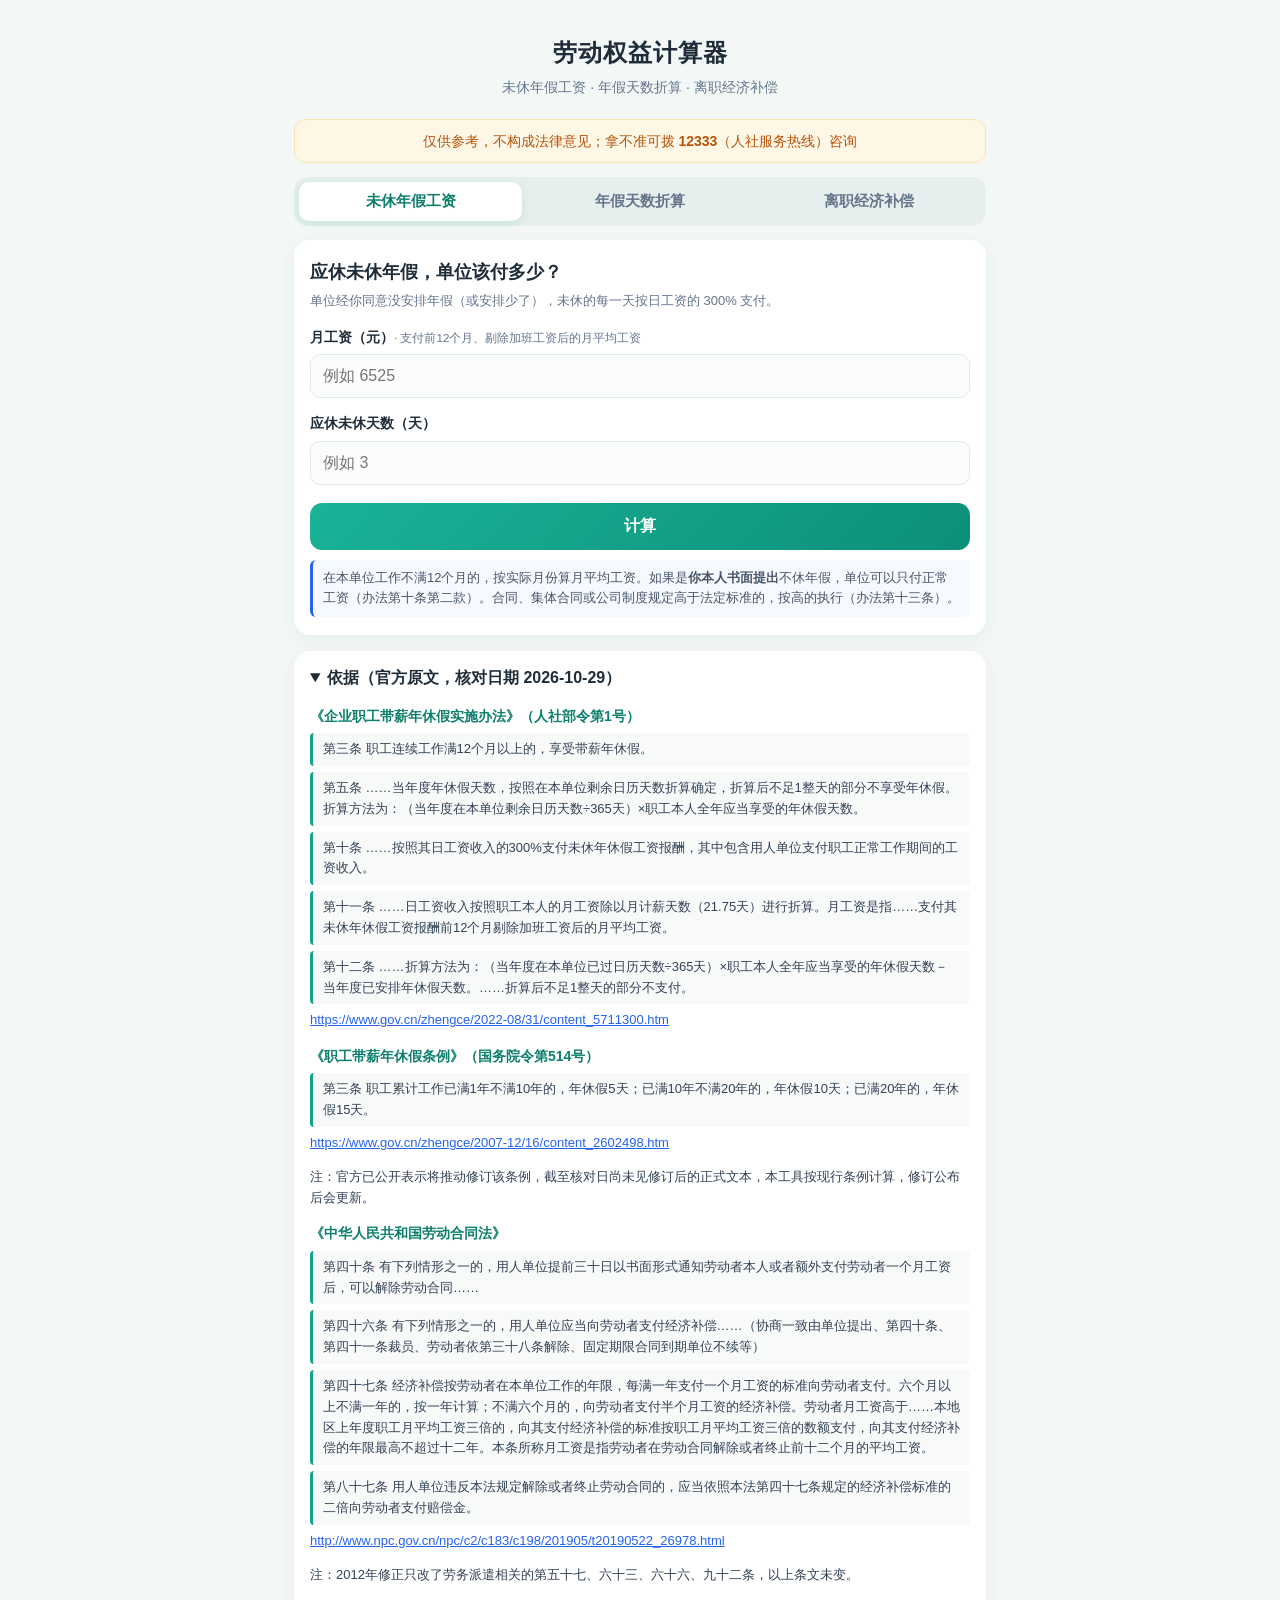
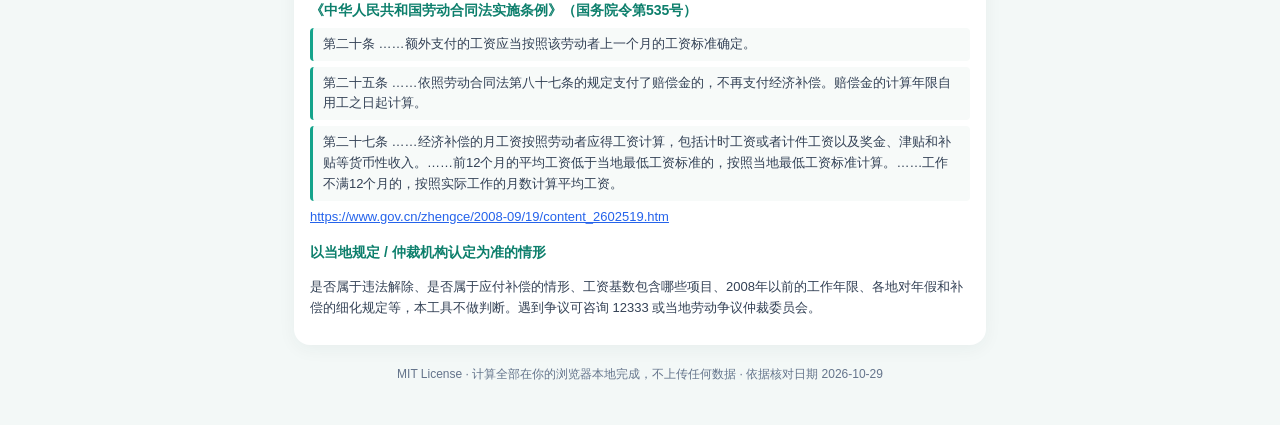
==== tools/labor-calculator/index.html @ 8f7b43cf "Add content" ====
<!DOCTYPE html>
<html lang="zh-CN">
<head>
<meta charset="UTF-8">
<meta name="viewport" content="width=device-width, initial-scale=1, viewport-fit=cover">
<title>劳动权益计算器｜年假工资 · 年假折算 · 离职补偿</title>
<meta name="description" content="未休年假工资、年休假天数折算、离职经济补偿计算，附官方原文依据。仅供参考，不构成法律意见。">
<style>
  :root{
    --bg:#f3f8f7; --card:#ffffff; --ink:#1f2d3a; --muted:#64748b; --line:#e2ebe9;
    --brand:#14a38b; --brand-d:#0d7f6c; --brand-l:#e3f6f2; --warn:#b45309; --warn-l:#fff7e6;
    --accent:#2563eb; --radius:16px;
  }
  *{box-sizing:border-box}
  html,body{margin:0;padding:0}
  body{font-family:-apple-system,BlinkMacSystemFont,"PingFang SC","Hiragino Sans GB","Microsoft YaHei","Noto Sans CJK SC",sans-serif;
    background:var(--bg);color:var(--ink);line-height:1.6;-webkit-text-size-adjust:100%}
  .wrap{max-width:720px;margin:0 auto;padding:16px 14px 40px}
  header{text-align:center;padding:18px 4px 6px}
  header h1{font-size:24px;margin:0 0 4px;letter-spacing:1px}
  header p{margin:0;color:var(--muted);font-size:14px}
  .notice{background:var(--warn-l);border:1px solid #fde3b0;color:var(--warn);border-radius:12px;
    padding:10px 14px;font-size:14px;margin:14px 0;text-align:center}
  .notice b{white-space:nowrap}
  .tabs{display:flex;gap:6px;background:#e6efed;padding:5px;border-radius:14px;position:sticky;top:6px;z-index:5}
  .tab{flex:1;border:0;background:transparent;padding:10px 4px;border-radius:10px;font-size:15px;color:var(--muted);
    cursor:pointer;font-weight:600;font-family:inherit}
  .tab.active{background:var(--card);color:var(--brand-d);box-shadow:0 2px 8px rgba(20,163,139,.15)}
  .panel{display:none;background:var(--card);border-radius:var(--radius);padding:18px 16px;margin-top:14px;
    box-shadow:0 4px 18px rgba(15,60,50,.06)}
  .panel.active{display:block}
  .panel h2{font-size:18px;margin:0 0 4px}
  .sub{color:var(--muted);font-size:13px;margin:0 0 14px}
  label{display:block;font-size:14px;font-weight:600;margin:14px 0 6px}
  label small{font-weight:400;color:var(--muted)}
  input[type=number],input[type=date]{width:100%;padding:12px;font-size:16px;border:1px solid var(--line);border-radius:10px;
    background:#fbfdfd;color:var(--ink);font-family:inherit;-webkit-appearance:none;appearance:none}
  input:focus{outline:none;border-color:var(--brand);box-shadow:0 0 0 3px var(--brand-l)}
  .row{display:flex;gap:10px}.row>div{flex:1}
  .check{display:flex;align-items:flex-start;gap:10px;font-weight:500;margin:12px 0;font-size:14px;cursor:pointer}
  .check input{width:20px;height:20px;margin-top:1px;accent-color:var(--brand);flex:none}
  .seg{display:flex;gap:6px;flex-wrap:wrap}
  .seg label{margin:0;flex:1;min-width:30%;font-weight:500}
  .seg input{display:none}
  .seg span{display:block;text-align:center;padding:9px 6px;border:1px solid var(--line);border-radius:10px;font-size:14px;cursor:pointer;background:#fbfdfd}
  .seg input:checked+span{border-color:var(--brand);background:var(--brand-l);color:var(--brand-d);font-weight:700}
  .btn{display:block;width:100%;margin-top:18px;padding:13px;border:0;border-radius:12px;background:linear-gradient(135deg,#19b398,#0d8f78);
    color:#fff;font-size:16px;font-weight:700;cursor:pointer;font-family:inherit}
  .btn:active{transform:scale(.99)}
  .result{margin-top:16px;border-radius:14px;background:var(--brand-l);padding:14px 16px;display:none}
  .result.show{display:block}
  .big{font-size:30px;font-weight:800;color:var(--brand-d);margin:2px 0 6px}
  .big small{font-size:15px;font-weight:600;margin-left:2px}
  .result .lbl{font-size:13px;color:var(--muted)}
  .kv{display:flex;justify-content:space-between;gap:10px;padding:7px 0;border-top:1px dashed #bfe6dd;font-size:14px}
  .kv b{white-space:nowrap}
  .steps{font-size:13px;color:#334155;background:#fff;border-radius:10px;padding:10px 12px;margin-top:10px}
  .steps div{margin:3px 0}
  .tip{font-size:13px;color:#475569;background:#f6f9ff;border-left:3px solid var(--accent);padding:8px 10px;border-radius:6px;margin-top:10px}
  .err{color:#b91c1c;font-size:14px;margin-top:10px;display:none}
  .err.show{display:block}
  details{background:var(--card);border-radius:var(--radius);padding:14px 16px;margin-top:16px;box-shadow:0 4px 18px rgba(15,60,50,.05)}
  summary{font-weight:700;cursor:pointer;font-size:16px}
  .basis{font-size:13px;color:#334155}
  .basis h3{font-size:14px;margin:14px 0 4px;color:var(--brand-d)}
  .basis blockquote{margin:6px 0;padding:6px 10px;background:#f7faf9;border-left:3px solid var(--brand);border-radius:4px}
  .basis a{color:var(--accent);word-break:break-all}
  footer{text-align:center;color:var(--muted);font-size:12px;margin-top:20px}
  @media (max-width:380px){.tab{font-size:13px}.big{font-size:26px}}
</style>
</head>
<body>
<div class="wrap">
  <header>
    <h1>劳动权益计算器</h1>
    <p>未休年假工资 · 年假天数折算 · 离职经济补偿</p>
  </header>

  <div class="notice">仅供参考，不构成法律意见；拿不准可拨 <b>12333</b>（人社服务热线）咨询</div>

  <nav class="tabs" role="tablist">
    <button class="tab active" data-tab="t1" role="tab">未休年假工资</button>
    <button class="tab" data-tab="t2" role="tab">年假天数折算</button>
    <button class="tab" data-tab="t3" role="tab">离职经济补偿</button>
  </nav>

  <!-- ========== 1 未休年假工资 ========== -->
  <section class="panel active" id="t1">
    <h2>应休未休年假，单位该付多少？</h2>
    <p class="sub">单位经你同意没安排年假（或安排少了），未休的每一天按日工资的 300% 支付。</p>
    <label>月工资（元）<small>· 支付前12个月、剔除加班工资后的月平均工资</small></label>
    <input type="number" id="l_wage" inputmode="decimal" min="0" placeholder="例如 6525">
    <label>应休未休天数（天）</label>
    <input type="number" id="l_days" inputmode="decimal" min="0" step="0.5" placeholder="例如 3">
    <button class="btn" id="l_btn">计算</button>
    <div class="err" id="l_err"></div>
    <div class="result" id="l_res"></div>
    <div class="tip">在本单位工作不满12个月的，按实际月份算月平均工资。如果是<b>你本人书面提出</b>不休年假，单位可以只付正常工资（办法第十条第二款）。合同、集体合同或公司制度规定高于法定标准的，按高的执行（办法第十三条）。</div>
  </section>

  <!-- ========== 2 年假天数折算 ========== -->
  <section class="panel" id="t2">
    <h2>今年我能休几天年假？</h2>
    <p class="sub">先按累计工作年限定全年天数，新入职或离职当年再按日历天数折算，不足1整天的部分不算。</p>
    <label>累计工作年限（年）<small>· 在不同单位的工作时间也算</small></label>
    <input type="number" id="a_years" inputmode="decimal" min="0" step="0.1" placeholder="例如 3">
    <label class="check"><input type="checkbox" id="a_12m" checked><span>已连续工作满 12 个月（办法第三条：满12个月以上才享受年休假）</span></label>
    <label>折算情形</label>
    <div class="seg">
      <label><input type="radio" name="a_mode" value="full" checked><span>全年在职</span></label>
      <label><input type="radio" name="a_mode" value="join"><span>今年新入职</span></label>
      <label><input type="radio" name="a_mode" value="leave"><span>今年离职</span></label>
    </div>
    <div id="a_join_box" style="display:none">
      <label>入职日期</label>
      <input type="date" id="a_join">
    </div>
    <div id="a_leave_box" style="display:none">
      <label>离职日期（劳动合同解除/终止日）</label>
      <input type="date" id="a_leave">
      <label>当年入职日期 <small>· 选填，只有今年才入职时填写</small></label>
      <input type="date" id="a_leave_join">
      <label>当年已安排休的年假天数（天）</label>
      <input type="number" id="a_used" inputmode="decimal" min="0" step="0.5" value="0">
    </div>
    <button class="btn" id="a_btn">计算</button>
    <div class="err" id="a_err"></div>
    <div class="result" id="a_res"></div>
    <div class="tip">原文折算公式统一除以 365 天，闰年也照此计算；全年在职的不再折算。“年度”指公历年度（办法第十八条）。请事假、病假达到条例第四条规定天数的，可能不享受当年年假，本工具不判断这些情形。</div>
  </section>

  <!-- ========== 3 离职经济补偿 ========== -->
  <section class="panel" id="t3">
    <h2>被辞退 / 协商离职，补偿多少？</h2>
    <p class="sub">经济补偿 = 月工资 × 补偿月数（每满1年1个月）。是否属于应当支付补偿的情形，请对照下方依据中的劳动合同法第四十六条。</p>
    <label>月平均工资（元）<small>· 解除前12个月的平均应得工资，含奖金、津贴、补贴</small></label>
    <input type="number" id="s_wage" inputmode="decimal" min="0" placeholder="例如 8000">
    <label>在本单位工作年限</label>
    <div class="row">
      <div><input type="number" id="s_y" inputmode="numeric" min="0" step="1" placeholder="年"></div>
      <div><input type="number" id="s_m" inputmode="numeric" min="0" max="11" step="1" placeholder="零几个月"></div>
    </div>
    <label>当地上年度职工月平均工资（元）<small>· 选填，用于判断3倍封顶</small></label>
    <input type="number" id="s_avg" inputmode="decimal" min="0" placeholder="去所在城市人社局官网查询">
    <label>当地最低工资标准（元/月）<small>· 选填，月平均工资低于它时按它算</small></label>
    <input type="number" id="s_min" inputmode="decimal" min="0" placeholder="可不填">
    <label class="check"><input type="checkbox" id="s_illegal"><span>单位<b>违法</b>解除/终止，我不要求继续履行（赔偿金按 2 倍，即常说的 2N）</span></label>
    <label class="check"><input type="checkbox" id="s_notice"><span>单位按第四十条解除，且<b>没有提前30天书面通知</b>（多付1个月工资，即常说的 N+1）</span></label>
    <div id="s_last_box" style="display:none">
      <label>上一个月工资（元）<small>· 代通知金按上一个月工资标准，不填则用月平均工资</small></label>
      <input type="number" id="s_last" inputmode="decimal" min="0" placeholder="可不填">
    </div>
    <button class="btn" id="s_btn">计算</button>
    <div class="err" id="s_err"></div>
    <div class="result" id="s_res"></div>
    <div class="tip">当地社平工资：在“XX市人力资源和社会保障局”官网搜索“上年度职工月平均工资”或“社平工资”，以设区的市级政府公布的口径为准。工资构成、工作年限（含2008年以前的年限、被安排换单位的年限合并）等细节存在争议时，<b>以当地规定 / 仲裁机构认定为准</b>。</div>
  </section>

  <details open>
    <summary>依据（官方原文，核对日期 2026-10-29）</summary>
    <div class="basis">
      <h3>《企业职工带薪年休假实施办法》（人社部令第1号）</h3>
      <blockquote>第三条 职工连续工作满12个月以上的，享受带薪年休假。</blockquote>
      <blockquote>第五条 ……当年度年休假天数，按照在本单位剩余日历天数折算确定，折算后不足1整天的部分不享受年休假。折算方法为：（当年度在本单位剩余日历天数÷365天）×职工本人全年应当享受的年休假天数。</blockquote>
      <blockquote>第十条 ……按照其日工资收入的300%支付未休年休假工资报酬，其中包含用人单位支付职工正常工作期间的工资收入。</blockquote>
      <blockquote>第十一条 ……日工资收入按照职工本人的月工资除以月计薪天数（21.75天）进行折算。月工资是指……支付其未休年休假工资报酬前12个月剔除加班工资后的月平均工资。</blockquote>
      <blockquote>第十二条 ……折算方法为：（当年度在本单位已过日历天数÷365天）×职工本人全年应当享受的年休假天数－当年度已安排年休假天数。……折算后不足1整天的部分不支付。</blockquote>
      <a href="https://www.gov.cn/zhengce/2022-08/31/content_5711300.htm" target="_blank" rel="noopener">https://www.gov.cn/zhengce/2022-08/31/content_5711300.htm</a>

      <h3>《职工带薪年休假条例》（国务院令第514号）</h3>
      <blockquote>第三条 职工累计工作已满1年不满10年的，年休假5天；已满10年不满20年的，年休假10天；已满20年的，年休假15天。</blockquote>
      <a href="https://www.gov.cn/zhengce/2007-12/16/content_2602498.htm" target="_blank" rel="noopener">https://www.gov.cn/zhengce/2007-12/16/content_2602498.htm</a>
      <p>注：官方已公开表示将推动修订该条例，截至核对日尚未见修订后的正式文本，本工具按现行条例计算，修订公布后会更新。</p>

      <h3>《中华人民共和国劳动合同法》</h3>
      <blockquote>第四十条 有下列情形之一的，用人单位提前三十日以书面形式通知劳动者本人或者额外支付劳动者一个月工资后，可以解除劳动合同……</blockquote>
      <blockquote>第四十六条 有下列情形之一的，用人单位应当向劳动者支付经济补偿……（协商一致由单位提出、第四十条、第四十一条裁员、劳动者依第三十八条解除、固定期限合同到期单位不续等）</blockquote>
      <blockquote>第四十七条 经济补偿按劳动者在本单位工作的年限，每满一年支付一个月工资的标准向劳动者支付。六个月以上不满一年的，按一年计算；不满六个月的，向劳动者支付半个月工资的经济补偿。劳动者月工资高于……本地区上年度职工月平均工资三倍的，向其支付经济补偿的标准按职工月平均工资三倍的数额支付，向其支付经济补偿的年限最高不超过十二年。本条所称月工资是指劳动者在劳动合同解除或者终止前十二个月的平均工资。</blockquote>
      <blockquote>第八十七条 用人单位违反本法规定解除或者终止劳动合同的，应当依照本法第四十七条规定的经济补偿标准的二倍向劳动者支付赔偿金。</blockquote>
      <a href="http://www.npc.gov.cn/npc/c2/c183/c198/201905/t20190522_26978.html" target="_blank" rel="noopener">http://www.npc.gov.cn/npc/c2/c183/c198/201905/t20190522_26978.html</a>
      <p>注：2012年修正只改了劳务派遣相关的第五十七、六十三、六十六、九十二条，以上条文未变。</p>

      <h3>《中华人民共和国劳动合同法实施条例》（国务院令第535号）</h3>
      <blockquote>第二十条 ……额外支付的工资应当按照该劳动者上一个月的工资标准确定。</blockquote>
      <blockquote>第二十五条 ……依照劳动合同法第八十七条的规定支付了赔偿金的，不再支付经济补偿。赔偿金的计算年限自用工之日起计算。</blockquote>
      <blockquote>第二十七条 ……经济补偿的月工资按照劳动者应得工资计算，包括计时工资或者计件工资以及奖金、津贴和补贴等货币性收入。……前12个月的平均工资低于当地最低工资标准的，按照当地最低工资标准计算。……工作不满12个月的，按照实际工作的月数计算平均工资。</blockquote>
      <a href="https://www.gov.cn/zhengce/2008-09/19/content_2602519.htm" target="_blank" rel="noopener">https://www.gov.cn/zhengce/2008-09/19/content_2602519.htm</a>

      <h3>以当地规定 / 仲裁机构认定为准的情形</h3>
      <p>是否属于违法解除、是否属于应付补偿的情形、工资基数包含哪些项目、2008年以前的工作年限、各地对年假和补偿的细化规定等，本工具不做判断。遇到争议可咨询 12333 或当地劳动争议仲裁委员会。</p>
    </div>
  </details>

  <footer>MIT License · 计算全部在你的浏览器本地完成，不上传任何数据 · 依据核对日期 2026-10-29</footer>
</div>

<script>
// @@CORE-START
(function (root) {
  'use strict';
  var PAY_DAYS = 21.75;

  function round2(x) { return Math.round((x + Number.EPSILON) * 100) / 100; }

  // 条例第三条：累计工作年限 -> 全年年休假天数
  function annualEntitlement(years) {
    if (!(years >= 1)) return 0;
    if (years < 10) return 5;
    if (years < 20) return 10;
    return 15;
  }

  // 办法第十条、第十一条
  function unusedLeavePay(monthlyWage, days) {
    var daily = monthlyWage / PAY_DAYS;
    return {
      daily: round2(daily),
      total: round2(daily * 3 * days),   // 300%
      normal: round2(daily * days),      // 其中正常工资部分
      extra: round2(daily * 2 * days)    // 额外应补 200%
    };
  }

  // 日期工具：'YYYY-MM-DD' -> UTC 毫秒
  function parseDate(s) {
    var m = /^(\d{4})-(\d{2})-(\d{2})$/.exec(String(s || ''));
    if (!m) return null;
    var t = Date.UTC(+m[1], +m[2] - 1, +m[3]);
    var d = new Date(t);
    if (d.getUTCMonth() !== +m[2] - 1 || d.getUTCDate() !== +m[3]) return null;
    return { t: t, y: +m[1] };
  }
  var DAY = 86400000;
  function daysInclusive(a, b) { return Math.round((b - a) / DAY) + 1; }

  // 办法第五条：新入职当年，剩余日历天数（含入职当天至12月31日）
  function joinYearLeave(annual, joinDate) {
    var d = parseDate(joinDate); if (!d) throw new Error('入职日期无效');
    var remain = daysInclusive(d.t, Date.UTC(d.y, 11, 31));
    var raw = remain / 365 * annual;
    var days = Math.min(annual, Math.floor(remain * annual / 365 + 1e-9));
    return { calendarDays: remain, raw: raw, days: days };
  }

  // 办法第十二条：离职当年，已过日历天数（含1月1日或当年入职日至离职日）
  function leaveYearLeave(annual, leaveDate, usedDays, joinDate) {
    var d = parseDate(leaveDate); if (!d) throw new Error('离职日期无效');
    var start = Date.UTC(d.y, 0, 1);
    if (joinDate) {
      var j = parseDate(joinDate); if (!j) throw new Error('入职日期无效');
      if (j.t > d.t) throw new Error('入职日期不能晚于离职日期');
      if (j.y === d.y) start = j.t;
    }
    var passed = daysInclusive(start, d.t);
    var used = usedDays || 0;
    var raw = passed / 365 * annual - used;
    var days = Math.max(0, Math.floor(passed * annual / 365 - used + 1e-9));
    days = Math.min(days, annual);
    return { calendarDays: passed, raw: raw, days: days, used: used };
  }

  // 劳动合同法第四十七条：工作年限 -> 补偿月数
  function compensationMonths(years, months) {
    var total = (years || 0) * 12 + (months || 0);
    var full = Math.floor(total / 12), rest = total - full * 12;
    if (rest >= 6) return full + 1;
    if (rest > 0) return full + 0.5;
    return full;
  }

  // 第四十六、四十七、八十七、四十条 + 实施条例第二十、二十五、二十七条
  function severance(o) {
    var wage = +o.wage || 0;
    var n = compensationMonths(+o.years || 0, +o.months || 0);
    var base = wage, usedMin = false, capped = false;
    if (o.minWage && wage < +o.minWage) { base = +o.minWage; usedMin = true; }
    var nUsed = n;
    if (o.localAvg && +o.localAvg > 0 && base > 3 * +o.localAvg) {
      base = 3 * +o.localAvg; capped = true;
      nUsed = Math.min(n, 12);
    }
    var comp = base * nUsed;
    var res = {
      months: n, monthsUsed: nUsed, base: round2(base), capped: capped, usedMin: usedMin,
      compensation: round2(comp), damages: 0, notice: 0, total: 0, illegal: !!o.illegal
    };
    if (o.illegal) {
      // 第八十七条：2倍赔偿金；实施条例第二十五条：支付赔偿金的不再支付经济补偿
      res.damages = round2(comp * 2);
      res.total = res.damages;
    } else {
      res.total = res.compensation;
      if (o.noNotice) {
        // 第四十条 + 实施条例第二十条：按上一个月工资标准
        res.notice = round2(o.lastMonth ? +o.lastMonth : wage);
        res.total = round2(res.total + res.notice);
      }
    }
    return res;
  }

  var api = { PAY_DAYS: PAY_DAYS, round2: round2, annualEntitlement: annualEntitlement,
    unusedLeavePay: unusedLeavePay, joinYearLeave: joinYearLeave, leaveYearLeave: leaveYearLeave,
    compensationMonths: compensationMonths, severance: severance, parseDate: parseDate };
  if (typeof module !== 'undefined' && module.exports) module.exports = api;
  root.LaborCalc = api;
})(typeof window !== 'undefined' ? window : globalThis);
// @@CORE-END

(function () {
  var C = window.LaborCalc;
  var $ = function (id) { return document.getElementById(id); };
  var fmt = function (x) { return Number(x).toLocaleString('zh-CN', { minimumFractionDigits: 2, maximumFractionDigits: 2 }); };
  function num(id) { var v = $(id).value; return v === '' ? NaN : Number(v); }
  function showErr(p, msg) { $(p + '_err').textContent = msg; $(p + '_err').classList.add('show'); $(p + '_res').classList.remove('show'); }
  function showRes(p, html) { $(p + '_err').classList.remove('show'); $(p + '_res').innerHTML = html; $(p + '_res').classList.add('show'); }
  function kv(k, v) { return '<div class="kv"><span>' + k + '</span><b>' + v + '</b></div>'; }

  document.querySelectorAll('.tab').forEach(function (b) {
    b.addEventListener('click', function () {
      document.querySelectorAll('.tab').forEach(function (x) { x.classList.toggle('active', x === b); });
      document.querySelectorAll('.panel').forEach(function (x) { x.classList.toggle('active', x.id === b.dataset.tab); });
    });
  });

  // 1
  $('l_btn').addEventListener('click', function () {
    var w = num('l_wage'), d = num('l_days');
    if (!(w > 0)) return showErr('l', '请填写月工资');
    if (!(d > 0)) return showErr('l', '请填写应休未休天数');
    var r = C.unusedLeavePay(w, d);
    showRes('l',
      '<div class="lbl">未休年假工资报酬合计（300%）</div><div class="big">' + fmt(r.total) + '<small>元</small></div>' +
      kv('日工资（月工资 ÷ 21.75）', fmt(r.daily) + ' 元') +
      kv('其中：正常工作期间工资（100%）', fmt(r.normal) + ' 元') +
      kv('额外应补（200%）', fmt(r.extra) + ' 元') +
      '<div class="steps"><div>日工资 = ' + fmt(w) + ' ÷ 21.75 = ' + fmt(r.daily) + '</div>' +
      '<div>合计 = 日工资 × 300% × ' + d + ' 天 = ' + fmt(r.total) + '</div>' +
      '<div>原文写明 300% 中已包含正常工资，所以如果这几天的正常工资已经照发，单位还应另付 200%，即 ' + fmt(r.extra) + ' 元。</div></div>');
  });

  // 2
  function modeVal() { return document.querySelector('input[name=a_mode]:checked').value; }
  document.querySelectorAll('input[name=a_mode]').forEach(function (r) {
    r.addEventListener('change', function () {
      $('a_join_box').style.display = modeVal() === 'join' ? 'block' : 'none';
      $('a_leave_box').style.display = modeVal() === 'leave' ? 'block' : 'none';
    });
  });
  $('a_btn').addEventListener('click', function () {
    var y = num('a_years');
    if (!(y >= 0)) return showErr('a', '请填写累计工作年限');
    if (!$('a_12m').checked) return showRes('a', '<div class="lbl">今年可休年假</div><div class="big">0<small>天</small></div><div class="steps">按办法第三条，连续工作满12个月以上才享受年休假（不同单位连续工作的时间如何认定，以当地规定 / 仲裁机构认定为准）。</div>');
    var annual = C.annualEntitlement(y);
    var head = kv('全年应享受（按累计工作年限）', annual + ' 天');
    if (annual === 0) return showRes('a', '<div class="lbl">今年可休年假</div><div class="big">0<small>天</small></div>' + head + '<div class="steps">累计工作不满1年，按条例第三条不享受年休假。</div>');
    var mode = modeVal(), r;
    try {
      if (mode === 'full') return showRes('a', '<div class="lbl">今年可休年假</div><div class="big">' + annual + '<small>天</small></div>' + head +
        '<div class="steps">累计满1年不满10年 5天；满10年不满20年 10天；满20年 15天（条例第三条）。法定节假日、休息日不计入年假。</div>');
      if (mode === 'join') {
        if (!$('a_join').value) return showErr('a', '请选择入职日期');
        r = C.joinYearLeave(annual, $('a_join').value);
        return showRes('a', '<div class="lbl">入职当年可休年假</div><div class="big">' + r.days + '<small>天</small></div>' + head +
          kv('当年在本单位剩余日历天数', r.calendarDays + ' 天') +
          '<div class="steps"><div>' + r.calendarDays + ' ÷ 365 × ' + annual + ' = ' + C.round2(r.raw) + '</div><div>不足1整天的部分不享受 → ' + r.days + ' 天（办法第五条）</div></div>');
      }
      if (!$('a_leave').value) return showErr('a', '请选择离职日期');
      var used = num('a_used'); if (!(used >= 0)) used = 0;
      r = C.leaveYearLeave(annual, $('a_leave').value, used, $('a_leave_join').value || null);
      return showRes('a', '<div class="lbl">离职时应补的未休年假</div><div class="big">' + r.days + '<small>天</small></div>' + head +
        kv('当年在本单位已过日历天数', r.calendarDays + ' 天') + kv('当年已安排休', used + ' 天') +
        '<div class="steps"><div>' + r.calendarDays + ' ÷ 365 × ' + annual + ' − ' + used + ' = ' + C.round2(r.raw) + '</div>' +
        '<div>不足1整天的部分不支付 → ' + r.days + ' 天（办法第十二条）</div>' +
        '<div>已多休的不再扣回。可把天数填到“未休年假工资”页算钱。</div></div>');
    } catch (e) { showErr('a', e.message); }
  });

  // 3
  function syncNotice() {
    var ill = $('s_illegal').checked;
    $('s_notice').disabled = ill;
    if (ill) $('s_notice').checked = false;
    $('s_last_box').style.display = $('s_notice').checked ? 'block' : 'none';
  }
  $('s_illegal').addEventListener('change', syncNotice);
  $('s_notice').addEventListener('change', syncNotice);
  $('s_btn').addEventListener('click', function () {
    var w = num('s_wage'), y = num('s_y'), m = num('s_m');
    if (!(w > 0)) return showErr('s', '请填写月平均工资');
    if (isNaN(y)) y = 0; if (isNaN(m)) m = 0;
    if (y < 0 || m < 0 || m > 11 || y % 1 || m % 1) return showErr('s', '工作年限请填整数年 + 0~11 个月');
    if (y === 0 && m === 0) return showErr('s', '请填写在本单位的工作年限');
    var r = C.severance({ wage: w, years: y, months: m, localAvg: num('s_avg') || 0, minWage: num('s_min') || 0,
      illegal: $('s_illegal').checked, noNotice: $('s_notice').checked, lastMonth: num('s_last') || 0 });
    var h = '<div class="lbl">' + (r.illegal ? '违法解除赔偿金（2N）' : (r.notice ? '经济补偿 + 代通知金（N+1）' : '经济补偿（N）')) + '</div>' +
      '<div class="big">' + fmt(r.total) + '<small>元</small></div>' +
      kv('补偿月数 N', r.months + (r.monthsUsed !== r.months ? ' → 封顶 ' + r.monthsUsed : '') + ' 个月') +
      kv('计算基数', fmt(r.base) + ' 元/月' + (r.capped ? '（社平3倍封顶）' : r.usedMin ? '（按最低工资）' : ''));
    if (r.illegal) h += kv('经济补偿标准 × 2', fmt(r.compensation) + ' × 2');
    if (r.notice) h += kv('经济补偿', fmt(r.compensation) + ' 元') + kv('代通知金（1个月工资）', fmt(r.notice) + ' 元');
    var st = '<div>N：每满1年算1个月；零头满6个月算1年，不满6个月算半个月（第四十七条）。</div>';
    if (r.capped) st += '<div>月工资高于当地社平3倍：基数按3倍，年限最多算12年（第四十七条第二款）。</div>';
    else if (!(num('s_avg') > 0)) st += '<div>没填当地社平工资，未做3倍封顶判断；月薪较高的请补填。</div>';
    if (r.illegal) st += '<div>违法解除按经济补偿标准的2倍支付赔偿金，付了赔偿金就不再另付经济补偿，年限从用工之日起算（第八十七条、实施条例第二十五条）。是否构成违法解除，以仲裁机构 / 法院认定为准。</div>';
    if (r.notice) st += '<div>代通知金只适用于第四十条的三种情形，按上一个月工资标准（实施条例第二十条）。</div>';
    showRes('s', h + '<div class="steps">' + st + '</div>');
  });
})();
</script>
</body>
</html>
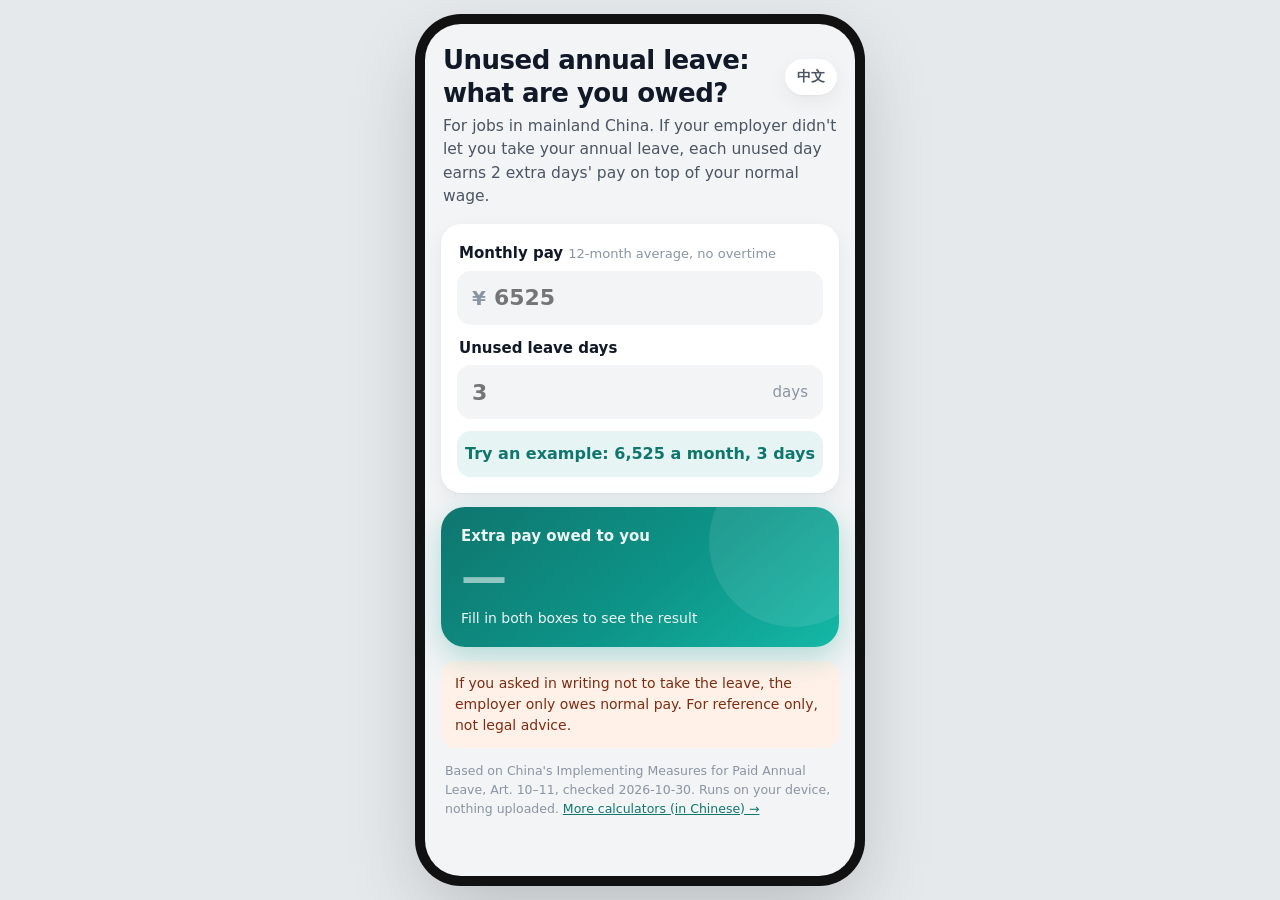
==== commit b9d9f4e7: "simplify calculators" ====
--- a/tools/labor-calculator/index.html
+++ b/tools/labor-calculator/index.html
@@ -3,409 +3,61 @@
 <head>
 <meta charset="UTF-8">
 <meta name="viewport" content="width=device-width, initial-scale=1, viewport-fit=cover">
-<title>劳动权益计算器｜年假工资 · 年假折算 · 离职补偿</title>
-<meta name="description" content="未休年假工资、年休假天数折算、离职经济补偿计算，附官方原文依据。仅供参考，不构成法律意见。">
-<style>
-  :root{
-    --bg:#f3f8f7; --card:#ffffff; --ink:#1f2d3a; --muted:#64748b; --line:#e2ebe9;
-    --brand:#14a38b; --brand-d:#0d7f6c; --brand-l:#e3f6f2; --warn:#b45309; --warn-l:#fff7e6;
-    --accent:#2563eb; --radius:16px;
-  }
-  *{box-sizing:border-box}
-  html,body{margin:0;padding:0}
-  body{font-family:-apple-system,BlinkMacSystemFont,"PingFang SC","Hiragino Sans GB","Microsoft YaHei","Noto Sans CJK SC",sans-serif;
-    background:var(--bg);color:var(--ink);line-height:1.6;-webkit-text-size-adjust:100%}
-  .wrap{max-width:720px;margin:0 auto;padding:16px 14px 40px}
-  header{text-align:center;padding:18px 4px 6px}
-  header h1{font-size:24px;margin:0 0 4px;letter-spacing:1px}
-  header p{margin:0;color:var(--muted);font-size:14px}
-  .notice{background:var(--warn-l);border:1px solid #fde3b0;color:var(--warn);border-radius:12px;
-    padding:10px 14px;font-size:14px;margin:14px 0;text-align:center}
-  .notice b{white-space:nowrap}
-  .tabs{display:flex;gap:6px;background:#e6efed;padding:5px;border-radius:14px;position:sticky;top:6px;z-index:5}
-  .tab{flex:1;border:0;background:transparent;padding:10px 4px;border-radius:10px;font-size:15px;color:var(--muted);
-    cursor:pointer;font-weight:600;font-family:inherit}
-  .tab.active{background:var(--card);color:var(--brand-d);box-shadow:0 2px 8px rgba(20,163,139,.15)}
-  .panel{display:none;background:var(--card);border-radius:var(--radius);padding:18px 16px;margin-top:14px;
-    box-shadow:0 4px 18px rgba(15,60,50,.06)}
-  .panel.active{display:block}
-  .panel h2{font-size:18px;margin:0 0 4px}
-  .sub{color:var(--muted);font-size:13px;margin:0 0 14px}
-  label{display:block;font-size:14px;font-weight:600;margin:14px 0 6px}
-  label small{font-weight:400;color:var(--muted)}
-  input[type=number],input[type=date]{width:100%;padding:12px;font-size:16px;border:1px solid var(--line);border-radius:10px;
-    background:#fbfdfd;color:var(--ink);font-family:inherit;-webkit-appearance:none;appearance:none}
-  input:focus{outline:none;border-color:var(--brand);box-shadow:0 0 0 3px var(--brand-l)}
-  .row{display:flex;gap:10px}.row>div{flex:1}
-  .check{display:flex;align-items:flex-start;gap:10px;font-weight:500;margin:12px 0;font-size:14px;cursor:pointer}
-  .check input{width:20px;height:20px;margin-top:1px;accent-color:var(--brand);flex:none}
-  .seg{display:flex;gap:6px;flex-wrap:wrap}
-  .seg label{margin:0;flex:1;min-width:30%;font-weight:500}
-  .seg input{display:none}
-  .seg span{display:block;text-align:center;padding:9px 6px;border:1px solid var(--line);border-radius:10px;font-size:14px;cursor:pointer;background:#fbfdfd}
-  .seg input:checked+span{border-color:var(--brand);background:var(--brand-l);color:var(--brand-d);font-weight:700}
-  .btn{display:block;width:100%;margin-top:18px;padding:13px;border:0;border-radius:12px;background:linear-gradient(135deg,#19b398,#0d8f78);
-    color:#fff;font-size:16px;font-weight:700;cursor:pointer;font-family:inherit}
-  .btn:active{transform:scale(.99)}
-  .result{margin-top:16px;border-radius:14px;background:var(--brand-l);padding:14px 16px;display:none}
-  .result.show{display:block}
-  .big{font-size:30px;font-weight:800;color:var(--brand-d);margin:2px 0 6px}
-  .big small{font-size:15px;font-weight:600;margin-left:2px}
-  .result .lbl{font-size:13px;color:var(--muted)}
-  .kv{display:flex;justify-content:space-between;gap:10px;padding:7px 0;border-top:1px dashed #bfe6dd;font-size:14px}
-  .kv b{white-space:nowrap}
-  .steps{font-size:13px;color:#334155;background:#fff;border-radius:10px;padding:10px 12px;margin-top:10px}
-  .steps div{margin:3px 0}
-  .tip{font-size:13px;color:#475569;background:#f6f9ff;border-left:3px solid var(--accent);padding:8px 10px;border-radius:6px;margin-top:10px}
-  .err{color:#b91c1c;font-size:14px;margin-top:10px;display:none}
-  .err.show{display:block}
-  details{background:var(--card);border-radius:var(--radius);padding:14px 16px;margin-top:16px;box-shadow:0 4px 18px rgba(15,60,50,.05)}
-  summary{font-weight:700;cursor:pointer;font-size:16px}
-  .basis{font-size:13px;color:#334155}
-  .basis h3{font-size:14px;margin:14px 0 4px;color:var(--brand-d)}
-  .basis blockquote{margin:6px 0;padding:6px 10px;background:#f7faf9;border-left:3px solid var(--brand);border-radius:4px}
-  .basis a{color:var(--accent);word-break:break-all}
-  footer{text-align:center;color:var(--muted);font-size:12px;margin-top:20px}
-  @media (max-width:380px){.tab{font-size:13px}.big{font-size:26px}}
-</style>
+<title>没休的年假能补多少钱 · 年假工资计算器</title>
+<meta name="description" content="单位没安排你休年假，每没休 1 天，除了正常工资还要再多给 2 天工资。填月工资和天数，马上算出来。仅供参考，不构成法律意见。">
+<meta name="theme-color" content="#F2F4F5">
+<link rel="stylesheet" href="style.css">
 </head>
 <body>
-<div class="wrap">
-  <header>
-    <h1>劳动权益计算器</h1>
-    <p>未休年假工资 · 年假天数折算 · 离职经济补偿</p>
-  </header>
-
-  <div class="notice">仅供参考，不构成法律意见；拿不准可拨 <b>12333</b>（人社服务热线）咨询</div>
-
-  <nav class="tabs" role="tablist">
-    <button class="tab active" data-tab="t1" role="tab">未休年假工资</button>
-    <button class="tab" data-tab="t2" role="tab">年假天数折算</button>
-    <button class="tab" data-tab="t3" role="tab">离职经济补偿</button>
-  </nav>
-
-  <!-- ========== 1 未休年假工资 ========== -->
-  <section class="panel active" id="t1">
-    <h2>应休未休年假，单位该付多少？</h2>
-    <p class="sub">单位经你同意没安排年假（或安排少了），未休的每一天按日工资的 300% 支付。</p>
-    <label>月工资（元）<small>· 支付前12个月、剔除加班工资后的月平均工资</small></label>
-    <input type="number" id="l_wage" inputmode="decimal" min="0" placeholder="例如 6525">
-    <label>应休未休天数（天）</label>
-    <input type="number" id="l_days" inputmode="decimal" min="0" step="0.5" placeholder="例如 3">
-    <button class="btn" id="l_btn">计算</button>
-    <div class="err" id="l_err"></div>
-    <div class="result" id="l_res"></div>
-    <div class="tip">在本单位工作不满12个月的，按实际月份算月平均工资。如果是<b>你本人书面提出</b>不休年假，单位可以只付正常工资（办法第十条第二款）。合同、集体合同或公司制度规定高于法定标准的，按高的执行（办法第十三条）。</div>
+<main class="shell">
+  <div class="top"><h1 data-t="h1"></h1><button class="lang" id="lang" type="button"></button></div>
+  <p class="lead" data-t="lead"></p>
+  <div class="card">
+    <label class="fl" for="wage"><span data-t="wageL"></span> <small data-t="wageS"></small></label>
+    <div class="money"><span data-t="cur"></span><input id="wage" type="number" inputmode="decimal" min="0" placeholder="6525"></div>
+    <label class="fl" for="days" data-t="daysL"></label>
+    <div class="money"><input id="days" type="number" inputmode="decimal" min="0" step="0.5" placeholder="3" style="padding-left:0"><em data-t="dayU"></em></div>
+    <div class="err" id="err"></div>
+    <button class="ex" id="ex" type="button" data-t="ex"></button>
+  </div>
+  <section class="hero idle" id="hero" aria-live="polite">
+    <div class="lbl" data-t="resL"></div>
+    <div class="big" id="big">—</div>
+    <div class="small" id="how" data-t="resIdle"></div>
   </section>
-
-  <!-- ========== 2 年假天数折算 ========== -->
-  <section class="panel" id="t2">
-    <h2>今年我能休几天年假？</h2>
-    <p class="sub">先按累计工作年限定全年天数，新入职或离职当年再按日历天数折算，不足1整天的部分不算。</p>
-    <label>累计工作年限（年）<small>· 在不同单位的工作时间也算</small></label>
-    <input type="number" id="a_years" inputmode="decimal" min="0" step="0.1" placeholder="例如 3">
-    <label class="check"><input type="checkbox" id="a_12m" checked><span>已连续工作满 12 个月（办法第三条：满12个月以上才享受年休假）</span></label>
-    <label>折算情形</label>
-    <div class="seg">
-      <label><input type="radio" name="a_mode" value="full" checked><span>全年在职</span></label>
-      <label><input type="radio" name="a_mode" value="join"><span>今年新入职</span></label>
-      <label><input type="radio" name="a_mode" value="leave"><span>今年离职</span></label>
-    </div>
-    <div id="a_join_box" style="display:none">
-      <label>入职日期</label>
-      <input type="date" id="a_join">
-    </div>
-    <div id="a_leave_box" style="display:none">
-      <label>离职日期（劳动合同解除/终止日）</label>
-      <input type="date" id="a_leave">
-      <label>当年入职日期 <small>· 选填，只有今年才入职时填写</small></label>
-      <input type="date" id="a_leave_join">
-      <label>当年已安排休的年假天数（天）</label>
-      <input type="number" id="a_used" inputmode="decimal" min="0" step="0.5" value="0">
-    </div>
-    <button class="btn" id="a_btn">计算</button>
-    <div class="err" id="a_err"></div>
-    <div class="result" id="a_res"></div>
-    <div class="tip">原文折算公式统一除以 365 天，闰年也照此计算；全年在职的不再折算。“年度”指公历年度（办法第十八条）。请事假、病假达到条例第四条规定天数的，可能不享受当年年假，本工具不判断这些情形。</div>
-  </section>
-
-  <!-- ========== 3 离职经济补偿 ========== -->
-  <section class="panel" id="t3">
-    <h2>被辞退 / 协商离职，补偿多少？</h2>
-    <p class="sub">经济补偿 = 月工资 × 补偿月数（每满1年1个月）。是否属于应当支付补偿的情形，请对照下方依据中的劳动合同法第四十六条。</p>
-    <label>月平均工资（元）<small>· 解除前12个月的平均应得工资，含奖金、津贴、补贴</small></label>
-    <input type="number" id="s_wage" inputmode="decimal" min="0" placeholder="例如 8000">
-    <label>在本单位工作年限</label>
-    <div class="row">
-      <div><input type="number" id="s_y" inputmode="numeric" min="0" step="1" placeholder="年"></div>
-      <div><input type="number" id="s_m" inputmode="numeric" min="0" max="11" step="1" placeholder="零几个月"></div>
-    </div>
-    <label>当地上年度职工月平均工资（元）<small>· 选填，用于判断3倍封顶</small></label>
-    <input type="number" id="s_avg" inputmode="decimal" min="0" placeholder="去所在城市人社局官网查询">
-    <label>当地最低工资标准（元/月）<small>· 选填，月平均工资低于它时按它算</small></label>
-    <input type="number" id="s_min" inputmode="decimal" min="0" placeholder="可不填">
-    <label class="check"><input type="checkbox" id="s_illegal"><span>单位<b>违法</b>解除/终止，我不要求继续履行（赔偿金按 2 倍，即常说的 2N）</span></label>
-    <label class="check"><input type="checkbox" id="s_notice"><span>单位按第四十条解除，且<b>没有提前30天书面通知</b>（多付1个月工资，即常说的 N+1）</span></label>
-    <div id="s_last_box" style="display:none">
-      <label>上一个月工资（元）<small>· 代通知金按上一个月工资标准，不填则用月平均工资</small></label>
-      <input type="number" id="s_last" inputmode="decimal" min="0" placeholder="可不填">
-    </div>
-    <button class="btn" id="s_btn">计算</button>
-    <div class="err" id="s_err"></div>
-    <div class="result" id="s_res"></div>
-    <div class="tip">当地社平工资：在“XX市人力资源和社会保障局”官网搜索“上年度职工月平均工资”或“社平工资”，以设区的市级政府公布的口径为准。工资构成、工作年限（含2008年以前的年限、被安排换单位的年限合并）等细节存在争议时，<b>以当地规定 / 仲裁机构认定为准</b>。</div>
-  </section>
-
-  <details open>
-    <summary>依据（官方原文，核对日期 2026-10-29）</summary>
-    <div class="basis">
-      <h3>《企业职工带薪年休假实施办法》（人社部令第1号）</h3>
-      <blockquote>第三条 职工连续工作满12个月以上的，享受带薪年休假。</blockquote>
-      <blockquote>第五条 ……当年度年休假天数，按照在本单位剩余日历天数折算确定，折算后不足1整天的部分不享受年休假。折算方法为：（当年度在本单位剩余日历天数÷365天）×职工本人全年应当享受的年休假天数。</blockquote>
-      <blockquote>第十条 ……按照其日工资收入的300%支付未休年休假工资报酬，其中包含用人单位支付职工正常工作期间的工资收入。</blockquote>
-      <blockquote>第十一条 ……日工资收入按照职工本人的月工资除以月计薪天数（21.75天）进行折算。月工资是指……支付其未休年休假工资报酬前12个月剔除加班工资后的月平均工资。</blockquote>
-      <blockquote>第十二条 ……折算方法为：（当年度在本单位已过日历天数÷365天）×职工本人全年应当享受的年休假天数－当年度已安排年休假天数。……折算后不足1整天的部分不支付。</blockquote>
-      <a href="https://www.gov.cn/zhengce/2022-08/31/content_5711300.htm" target="_blank" rel="noopener">https://www.gov.cn/zhengce/2022-08/31/content_5711300.htm</a>
-
-      <h3>《职工带薪年休假条例》（国务院令第514号）</h3>
-      <blockquote>第三条 职工累计工作已满1年不满10年的，年休假5天；已满10年不满20年的，年休假10天；已满20年的，年休假15天。</blockquote>
-      <a href="https://www.gov.cn/zhengce/2007-12/16/content_2602498.htm" target="_blank" rel="noopener">https://www.gov.cn/zhengce/2007-12/16/content_2602498.htm</a>
-      <p>注：官方已公开表示将推动修订该条例，截至核对日尚未见修订后的正式文本，本工具按现行条例计算，修订公布后会更新。</p>
-
-      <h3>《中华人民共和国劳动合同法》</h3>
-      <blockquote>第四十条 有下列情形之一的，用人单位提前三十日以书面形式通知劳动者本人或者额外支付劳动者一个月工资后，可以解除劳动合同……</blockquote>
-      <blockquote>第四十六条 有下列情形之一的，用人单位应当向劳动者支付经济补偿……（协商一致由单位提出、第四十条、第四十一条裁员、劳动者依第三十八条解除、固定期限合同到期单位不续等）</blockquote>
-      <blockquote>第四十七条 经济补偿按劳动者在本单位工作的年限，每满一年支付一个月工资的标准向劳动者支付。六个月以上不满一年的，按一年计算；不满六个月的，向劳动者支付半个月工资的经济补偿。劳动者月工资高于……本地区上年度职工月平均工资三倍的，向其支付经济补偿的标准按职工月平均工资三倍的数额支付，向其支付经济补偿的年限最高不超过十二年。本条所称月工资是指劳动者在劳动合同解除或者终止前十二个月的平均工资。</blockquote>
-      <blockquote>第八十七条 用人单位违反本法规定解除或者终止劳动合同的，应当依照本法第四十七条规定的经济补偿标准的二倍向劳动者支付赔偿金。</blockquote>
-      <a href="http://www.npc.gov.cn/npc/c2/c183/c198/201905/t20190522_26978.html" target="_blank" rel="noopener">http://www.npc.gov.cn/npc/c2/c183/c198/201905/t20190522_26978.html</a>
-      <p>注：2012年修正只改了劳务派遣相关的第五十七、六十三、六十六、九十二条，以上条文未变。</p>
-
-      <h3>《中华人民共和国劳动合同法实施条例》（国务院令第535号）</h3>
-      <blockquote>第二十条 ……额外支付的工资应当按照该劳动者上一个月的工资标准确定。</blockquote>
-      <blockquote>第二十五条 ……依照劳动合同法第八十七条的规定支付了赔偿金的，不再支付经济补偿。赔偿金的计算年限自用工之日起计算。</blockquote>
-      <blockquote>第二十七条 ……经济补偿的月工资按照劳动者应得工资计算，包括计时工资或者计件工资以及奖金、津贴和补贴等货币性收入。……前12个月的平均工资低于当地最低工资标准的，按照当地最低工资标准计算。……工作不满12个月的，按照实际工作的月数计算平均工资。</blockquote>
-      <a href="https://www.gov.cn/zhengce/2008-09/19/content_2602519.htm" target="_blank" rel="noopener">https://www.gov.cn/zhengce/2008-09/19/content_2602519.htm</a>
-
-      <h3>以当地规定 / 仲裁机构认定为准的情形</h3>
-      <p>是否属于违法解除、是否属于应付补偿的情形、工资基数包含哪些项目、2008年以前的工作年限、各地对年假和补偿的细化规定等，本工具不做判断。遇到争议可咨询 12333 或当地劳动争议仲裁委员会。</p>
-    </div>
-  </details>
-
-  <footer>MIT License · 计算全部在你的浏览器本地完成，不上传任何数据 · 依据核对日期 2026-10-29</footer>
-</div>
-
+  <div class="note" data-t="note"></div>
+  <p class="foot"><span data-t="foot"></span> <a href="full.html" data-t="more"></a></p>
+</main>
+<script src="core.js"></script>
 <script>
-// @@CORE-START
-(function (root) {
-  'use strict';
-  var PAY_DAYS = 21.75;
-
-  function round2(x) { return Math.round((x + Number.EPSILON) * 100) / 100; }
-
-  // 条例第三条：累计工作年限 -> 全年年休假天数
-  function annualEntitlement(years) {
-    if (!(years >= 1)) return 0;
-    if (years < 10) return 5;
-    if (years < 20) return 10;
-    return 15;
-  }
-
-  // 办法第十条、第十一条
-  function unusedLeavePay(monthlyWage, days) {
-    var daily = monthlyWage / PAY_DAYS;
-    return {
-      daily: round2(daily),
-      total: round2(daily * 3 * days),   // 300%
-      normal: round2(daily * days),      // 其中正常工资部分
-      extra: round2(daily * 2 * days)    // 额外应补 200%
-    };
-  }
-
-  // 日期工具：'YYYY-MM-DD' -> UTC 毫秒
-  function parseDate(s) {
-    var m = /^(\d{4})-(\d{2})-(\d{2})$/.exec(String(s || ''));
-    if (!m) return null;
-    var t = Date.UTC(+m[1], +m[2] - 1, +m[3]);
-    var d = new Date(t);
-    if (d.getUTCMonth() !== +m[2] - 1 || d.getUTCDate() !== +m[3]) return null;
-    return { t: t, y: +m[1] };
-  }
-  var DAY = 86400000;
-  function daysInclusive(a, b) { return Math.round((b - a) / DAY) + 1; }
-
-  // 办法第五条：新入职当年，剩余日历天数（含入职当天至12月31日）
-  function joinYearLeave(annual, joinDate) {
-    var d = parseDate(joinDate); if (!d) throw new Error('入职日期无效');
-    var remain = daysInclusive(d.t, Date.UTC(d.y, 11, 31));
-    var raw = remain / 365 * annual;
-    var days = Math.min(annual, Math.floor(remain * annual / 365 + 1e-9));
-    return { calendarDays: remain, raw: raw, days: days };
-  }
-
-  // 办法第十二条：离职当年，已过日历天数（含1月1日或当年入职日至离职日）
-  function leaveYearLeave(annual, leaveDate, usedDays, joinDate) {
-    var d = parseDate(leaveDate); if (!d) throw new Error('离职日期无效');
-    var start = Date.UTC(d.y, 0, 1);
-    if (joinDate) {
-      var j = parseDate(joinDate); if (!j) throw new Error('入职日期无效');
-      if (j.t > d.t) throw new Error('入职日期不能晚于离职日期');
-      if (j.y === d.y) start = j.t;
-    }
-    var passed = daysInclusive(start, d.t);
-    var used = usedDays || 0;
-    var raw = passed / 365 * annual - used;
-    var days = Math.max(0, Math.floor(passed * annual / 365 - used + 1e-9));
-    days = Math.min(days, annual);
-    return { calendarDays: passed, raw: raw, days: days, used: used };
-  }
-
-  // 劳动合同法第四十七条：工作年限 -> 补偿月数
-  function compensationMonths(years, months) {
-    var total = (years || 0) * 12 + (months || 0);
-    var full = Math.floor(total / 12), rest = total - full * 12;
-    if (rest >= 6) return full + 1;
-    if (rest > 0) return full + 0.5;
-    return full;
-  }
-
-  // 第四十六、四十七、八十七、四十条 + 实施条例第二十、二十五、二十七条
-  function severance(o) {
-    var wage = +o.wage || 0;
-    var n = compensationMonths(+o.years || 0, +o.months || 0);
-    var base = wage, usedMin = false, capped = false;
-    if (o.minWage && wage < +o.minWage) { base = +o.minWage; usedMin = true; }
-    var nUsed = n;
-    if (o.localAvg && +o.localAvg > 0 && base > 3 * +o.localAvg) {
-      base = 3 * +o.localAvg; capped = true;
-      nUsed = Math.min(n, 12);
-    }
-    var comp = base * nUsed;
-    var res = {
-      months: n, monthsUsed: nUsed, base: round2(base), capped: capped, usedMin: usedMin,
-      compensation: round2(comp), damages: 0, notice: 0, total: 0, illegal: !!o.illegal
-    };
-    if (o.illegal) {
-      // 第八十七条：2倍赔偿金；实施条例第二十五条：支付赔偿金的不再支付经济补偿
-      res.damages = round2(comp * 2);
-      res.total = res.damages;
-    } else {
-      res.total = res.compensation;
-      if (o.noNotice) {
-        // 第四十条 + 实施条例第二十条：按上一个月工资标准
-        res.notice = round2(o.lastMonth ? +o.lastMonth : wage);
-        res.total = round2(res.total + res.notice);
-      }
-    }
-    return res;
-  }
-
-  var api = { PAY_DAYS: PAY_DAYS, round2: round2, annualEntitlement: annualEntitlement,
-    unusedLeavePay: unusedLeavePay, joinYearLeave: joinYearLeave, leaveYearLeave: leaveYearLeave,
-    compensationMonths: compensationMonths, severance: severance, parseDate: parseDate };
-  if (typeof module !== 'undefined' && module.exports) module.exports = api;
-  root.LaborCalc = api;
-})(typeof window !== 'undefined' ? window : globalThis);
-// @@CORE-END
-
-(function () {
-  var C = window.LaborCalc;
-  var $ = function (id) { return document.getElementById(id); };
-  var fmt = function (x) { return Number(x).toLocaleString('zh-CN', { minimumFractionDigits: 2, maximumFractionDigits: 2 }); };
-  function num(id) { var v = $(id).value; return v === '' ? NaN : Number(v); }
-  function showErr(p, msg) { $(p + '_err').textContent = msg; $(p + '_err').classList.add('show'); $(p + '_res').classList.remove('show'); }
-  function showRes(p, html) { $(p + '_err').classList.remove('show'); $(p + '_res').innerHTML = html; $(p + '_res').classList.add('show'); }
-  function kv(k, v) { return '<div class="kv"><span>' + k + '</span><b>' + v + '</b></div>'; }
-
-  document.querySelectorAll('.tab').forEach(function (b) {
-    b.addEventListener('click', function () {
-      document.querySelectorAll('.tab').forEach(function (x) { x.classList.toggle('active', x === b); });
-      document.querySelectorAll('.panel').forEach(function (x) { x.classList.toggle('active', x.id === b.dataset.tab); });
-    });
-  });
-
-  // 1
-  $('l_btn').addEventListener('click', function () {
-    var w = num('l_wage'), d = num('l_days');
-    if (!(w > 0)) return showErr('l', '请填写月工资');
-    if (!(d > 0)) return showErr('l', '请填写应休未休天数');
-    var r = C.unusedLeavePay(w, d);
-    showRes('l',
-      '<div class="lbl">未休年假工资报酬合计（300%）</div><div class="big">' + fmt(r.total) + '<small>元</small></div>' +
-      kv('日工资（月工资 ÷ 21.75）', fmt(r.daily) + ' 元') +
-      kv('其中：正常工作期间工资（100%）', fmt(r.normal) + ' 元') +
-      kv('额外应补（200%）', fmt(r.extra) + ' 元') +
-      '<div class="steps"><div>日工资 = ' + fmt(w) + ' ÷ 21.75 = ' + fmt(r.daily) + '</div>' +
-      '<div>合计 = 日工资 × 300% × ' + d + ' 天 = ' + fmt(r.total) + '</div>' +
-      '<div>原文写明 300% 中已包含正常工资，所以如果这几天的正常工资已经照发，单位还应另付 200%，即 ' + fmt(r.extra) + ' 元。</div></div>');
-  });
-
-  // 2
-  function modeVal() { return document.querySelector('input[name=a_mode]:checked').value; }
-  document.querySelectorAll('input[name=a_mode]').forEach(function (r) {
-    r.addEventListener('change', function () {
-      $('a_join_box').style.display = modeVal() === 'join' ? 'block' : 'none';
-      $('a_leave_box').style.display = modeVal() === 'leave' ? 'block' : 'none';
-    });
-  });
-  $('a_btn').addEventListener('click', function () {
-    var y = num('a_years');
-    if (!(y >= 0)) return showErr('a', '请填写累计工作年限');
-    if (!$('a_12m').checked) return showRes('a', '<div class="lbl">今年可休年假</div><div class="big">0<small>天</small></div><div class="steps">按办法第三条，连续工作满12个月以上才享受年休假（不同单位连续工作的时间如何认定，以当地规定 / 仲裁机构认定为准）。</div>');
-    var annual = C.annualEntitlement(y);
-    var head = kv('全年应享受（按累计工作年限）', annual + ' 天');
-    if (annual === 0) return showRes('a', '<div class="lbl">今年可休年假</div><div class="big">0<small>天</small></div>' + head + '<div class="steps">累计工作不满1年，按条例第三条不享受年休假。</div>');
-    var mode = modeVal(), r;
-    try {
-      if (mode === 'full') return showRes('a', '<div class="lbl">今年可休年假</div><div class="big">' + annual + '<small>天</small></div>' + head +
-        '<div class="steps">累计满1年不满10年 5天；满10年不满20年 10天；满20年 15天（条例第三条）。法定节假日、休息日不计入年假。</div>');
-      if (mode === 'join') {
-        if (!$('a_join').value) return showErr('a', '请选择入职日期');
-        r = C.joinYearLeave(annual, $('a_join').value);
-        return showRes('a', '<div class="lbl">入职当年可休年假</div><div class="big">' + r.days + '<small>天</small></div>' + head +
-          kv('当年在本单位剩余日历天数', r.calendarDays + ' 天') +
-          '<div class="steps"><div>' + r.calendarDays + ' ÷ 365 × ' + annual + ' = ' + C.round2(r.raw) + '</div><div>不足1整天的部分不享受 → ' + r.days + ' 天（办法第五条）</div></div>');
-      }
-      if (!$('a_leave').value) return showErr('a', '请选择离职日期');
-      var used = num('a_used'); if (!(used >= 0)) used = 0;
-      r = C.leaveYearLeave(annual, $('a_leave').value, used, $('a_leave_join').value || null);
-      return showRes('a', '<div class="lbl">离职时应补的未休年假</div><div class="big">' + r.days + '<small>天</small></div>' + head +
-        kv('当年在本单位已过日历天数', r.calendarDays + ' 天') + kv('当年已安排休', used + ' 天') +
-        '<div class="steps"><div>' + r.calendarDays + ' ÷ 365 × ' + annual + ' − ' + used + ' = ' + C.round2(r.raw) + '</div>' +
-        '<div>不足1整天的部分不支付 → ' + r.days + ' 天（办法第十二条）</div>' +
-        '<div>已多休的不再扣回。可把天数填到“未休年假工资”页算钱。</div></div>');
-    } catch (e) { showErr('a', e.message); }
-  });
-
-  // 3
-  function syncNotice() {
-    var ill = $('s_illegal').checked;
-    $('s_notice').disabled = ill;
-    if (ill) $('s_notice').checked = false;
-    $('s_last_box').style.display = $('s_notice').checked ? 'block' : 'none';
-  }
-  $('s_illegal').addEventListener('change', syncNotice);
-  $('s_notice').addEventListener('change', syncNotice);
-  $('s_btn').addEventListener('click', function () {
-    var w = num('s_wage'), y = num('s_y'), m = num('s_m');
-    if (!(w > 0)) return showErr('s', '请填写月平均工资');
-    if (isNaN(y)) y = 0; if (isNaN(m)) m = 0;
-    if (y < 0 || m < 0 || m > 11 || y % 1 || m % 1) return showErr('s', '工作年限请填整数年 + 0~11 个月');
-    if (y === 0 && m === 0) return showErr('s', '请填写在本单位的工作年限');
-    var r = C.severance({ wage: w, years: y, months: m, localAvg: num('s_avg') || 0, minWage: num('s_min') || 0,
-      illegal: $('s_illegal').checked, noNotice: $('s_notice').checked, lastMonth: num('s_last') || 0 });
-    var h = '<div class="lbl">' + (r.illegal ? '违法解除赔偿金（2N）' : (r.notice ? '经济补偿 + 代通知金（N+1）' : '经济补偿（N）')) + '</div>' +
-      '<div class="big">' + fmt(r.total) + '<small>元</small></div>' +
-      kv('补偿月数 N', r.months + (r.monthsUsed !== r.months ? ' → 封顶 ' + r.monthsUsed : '') + ' 个月') +
-      kv('计算基数', fmt(r.base) + ' 元/月' + (r.capped ? '（社平3倍封顶）' : r.usedMin ? '（按最低工资）' : ''));
-    if (r.illegal) h += kv('经济补偿标准 × 2', fmt(r.compensation) + ' × 2');
-    if (r.notice) h += kv('经济补偿', fmt(r.compensation) + ' 元') + kv('代通知金（1个月工资）', fmt(r.notice) + ' 元');
-    var st = '<div>N：每满1年算1个月；零头满6个月算1年，不满6个月算半个月（第四十七条）。</div>';
-    if (r.capped) st += '<div>月工资高于当地社平3倍：基数按3倍，年限最多算12年（第四十七条第二款）。</div>';
-    else if (!(num('s_avg') > 0)) st += '<div>没填当地社平工资，未做3倍封顶判断；月薪较高的请补填。</div>';
-    if (r.illegal) st += '<div>违法解除按经济补偿标准的2倍支付赔偿金，付了赔偿金就不再另付经济补偿，年限从用工之日起算（第八十七条、实施条例第二十五条）。是否构成违法解除，以仲裁机构 / 法院认定为准。</div>';
-    if (r.notice) st += '<div>代通知金只适用于第四十条的三种情形，按上一个月工资标准（实施条例第二十条）。</div>';
-    showRes('s', h + '<div class="steps">' + st + '</div>');
-  });
+(function(){
+var T={zh:{h1:'没休的年假，能补多少钱？',lang:'English',lead:'单位没安排你休年假（或安排少了），每没休 1 天，除了正常工资，还要再多给你 2 天的工资。填两个数就能算。',
+ wageL:'月工资',wageS:'过去 12 个月平均，不算加班费',cur:'¥',daysL:'没休的年假天数',dayU:'天',ex:'填入示例：月薪 6525，没休 3 天',
+ resL:'单位还应额外补你',resIdle:'填好上面两项，结果显示在这里',
+ how:function(r){return '日工资 '+f(r.daily)+'（月工资 ÷ 21.75）× 2 倍 × 天数'},unit:'元',
+ note:'你自己书面申请不休的，单位可以只付正常工资。仅供参考，不构成法律意见；拿不准可以打 12333 问。',
+ foot:'依据《企业职工带薪年休假实施办法》第十、十一条，核对于 2026-10-30。计算只在你手机上进行，不上传。',more:'更多：入职离职当年年假、离职补偿 →',
+ eW:'请填月工资',eD:'请填没休的天数'},
+ en:{h1:'Unused annual leave: what are you owed?',lang:'中文',lead:'For jobs in mainland China. If your employer didn\'t let you take your annual leave, each unused day earns 2 extra days\' pay on top of your normal wage.',
+ wageL:'Monthly pay',wageS:'12-month average, no overtime',cur:'¥',daysL:'Unused leave days',dayU:'days',ex:'Try an example: 6,525 a month, 3 days',
+ resL:'Extra pay owed to you',resIdle:'Fill in both boxes to see the result',
+ how:function(r){return 'Daily pay '+f(r.daily)+' (monthly ÷ 21.75) × 2 × days'},unit:'yuan',
+ note:'If you asked in writing not to take the leave, the employer only owes normal pay. For reference only, not legal advice.',
+ foot:'Based on China\'s Implementing Measures for Paid Annual Leave, Art. 10–11, checked 2026-10-30. Runs on your device, nothing uploaded.',more:'More calculators (in Chinese) →',
+ eW:'Enter your monthly pay',eD:'Enter the unused days'}};
+var q=new URLSearchParams(location.search).get('lang'),L=q||localStorage.getItem('dlh-lang')||((navigator.language||'').toLowerCase().indexOf('zh')===0?'zh':'en');if(!T[L])L='zh';
+function f(x){return Number(x).toLocaleString(L==='zh'?'zh-CN':'en-US',{minimumFractionDigits:0,maximumFractionDigits:2})}
+var $=function(i){return document.getElementById(i)};
+function paint(){var t=T[L];document.documentElement.lang=L==='zh'?'zh-CN':'en';document.title=t.h1;
+ document.querySelectorAll('[data-t]').forEach(function(e){var k=e.getAttribute('data-t');if(typeof t[k]==='string')e.textContent=t[k]});$('lang').textContent=t.lang;calc()}
+function calc(){var t=T[L],w=parseFloat($('wage').value),d=parseFloat($('days').value);$('err').textContent='';
+ if(!(w>0)||!(d>0)){$('hero').classList.add('idle');$('big').textContent='—';$('how').textContent=t.resIdle;
+  if($('wage').value&&!(w>0))$('err').textContent=t.eW;else if($('days').value&&!(d>0))$('err').textContent=t.eD;return}
+ var r=LaborCore.leavePay(w,d);$('hero').classList.remove('idle');$('big').textContent=(L==='zh'?'¥':'¥')+f(r.extra);$('how').textContent=t.how(r)}
+$('wage').addEventListener('input',calc);$('days').addEventListener('input',calc);
+$('ex').addEventListener('click',function(){$('wage').value=6525;$('days').value=3;calc()});
+$('lang').addEventListener('click',function(){L=L==='zh'?'en':'zh';localStorage.setItem('dlh-lang',L);paint()});
+paint();
 })();
 </script>
 </body>
--- a/tools/labor-calculator/style.css
+++ b/tools/labor-calculator/style.css
@@ -0,0 +1,29 @@
+:root{--pri:#0D9488;--pri-d:#0F766E;--pri-l:#E6F5F3;--bg:#F2F4F5;--card:#fff;--ink:#111827;--ink2:#4B5563;--muted:#8A94A3;--warn:#C2410C;--warn-l:#FFF1E8;--danger:#DC2626;--shadow:0 1px 2px rgba(17,24,39,.04),0 6px 20px rgba(17,24,39,.06)}
+*{box-sizing:border-box;-webkit-tap-highlight-color:transparent}
+html,body{margin:0;min-height:100%;background:var(--bg);color:var(--ink);font:16px/1.5 -apple-system,BlinkMacSystemFont,"PingFang SC","Hiragino Sans GB","Microsoft YaHei","Noto Sans CJK SC","Noto Sans SC",system-ui,sans-serif}
+button,input{font:inherit;color:inherit}button{cursor:pointer;border:0;background:none;padding:0}
+.shell{max-width:430px;min-height:100dvh;margin:0 auto;padding:calc(16px + env(safe-area-inset-top,0px)) 16px calc(32px + env(safe-area-inset-bottom,0px))}
+@media (min-width:600px){body{background:#E5E9EC;padding:24px 0}.shell{min-height:calc(100dvh - 48px);background:var(--bg);border-radius:36px;box-shadow:0 0 0 10px #111,0 30px 80px rgba(0,0,0,.2)}}
+.top{display:flex;align-items:center;justify-content:space-between;gap:8px;margin:4px 2px 4px}
+h1{font-size:26px;margin:0;font-weight:800;letter-spacing:-.02em;line-height:1.25}
+.lang{flex:0 0 auto;height:36px;padding:0 12px;border-radius:18px;background:var(--card);color:var(--ink2);font-size:14px;font-weight:600;box-shadow:var(--shadow)}
+.lead{margin:6px 2px 16px;color:var(--ink2);font-size:15.5px}
+.card{background:var(--card);border-radius:20px;box-shadow:var(--shadow);padding:6px 16px 16px}
+.fl{display:block;font-size:15px;font-weight:700;margin:12px 2px 6px}
+.fl small{font-weight:500;color:var(--muted);font-size:13px}
+.money{display:flex;align-items:center;background:var(--bg);border-radius:14px;border:1.5px solid transparent;padding-left:14px}
+.money:focus-within{border-color:var(--pri)}
+.money span{font-size:20px;font-weight:700;color:var(--muted)}
+.money input{flex:1;min-width:0;height:52px;border:0;outline:none;background:none;font-size:22px;font-weight:700;padding:0 14px 0 8px;-webkit-appearance:none;appearance:none}
+.money em{font-style:normal;color:var(--muted);padding-right:14px;font-size:15px}
+.hero{position:relative;overflow:hidden;color:#fff;border-radius:24px;padding:18px 20px;margin-top:14px;background:linear-gradient(140deg,#0F766E,#0D9488 55%,#14B8A6);box-shadow:0 10px 30px rgba(13,148,136,.28)}
+.hero::after{content:"";position:absolute;right:-40px;top:-50px;width:170px;height:170px;border-radius:50%;background:rgba(255,255,255,.09)}
+.hero .lbl{font-size:15px;opacity:.92;font-weight:600;position:relative}
+.hero .big{font-size:46px;font-weight:800;letter-spacing:-.02em;line-height:1.1;margin:4px 0 6px;font-variant-numeric:tabular-nums;word-break:break-all;position:relative}
+.hero .small{font-size:14px;opacity:.92;position:relative}
+.hero.idle .big{opacity:.55}
+.err{color:var(--danger);font-size:14px;min-height:0;margin:8px 4px 0}
+.note{background:var(--warn-l);color:#7C2D12;border-radius:14px;padding:12px 14px;margin-top:14px;font-size:14px}
+.ex{display:block;width:100%;height:46px;margin-top:12px;border-radius:14px;background:var(--pri-l);color:var(--pri-d);font-weight:700}
+.foot{font-size:12.5px;color:var(--muted);margin:14px 4px 0}
+.foot a{color:var(--pri-d)}
